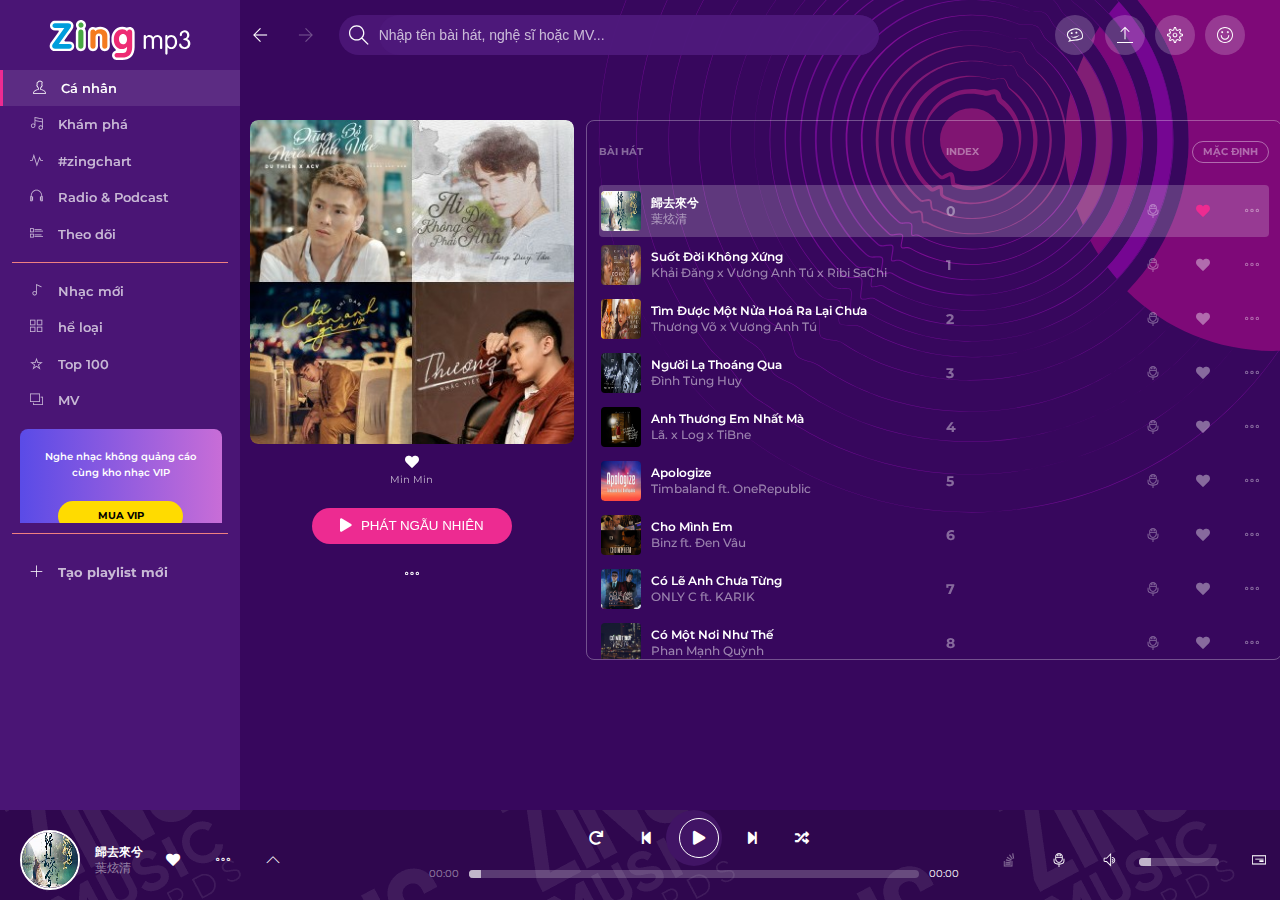
==== mySong.html @ 40338767 "Upload files" ====
<!DOCTYPE html>
<html lang="en">

<head>
    <meta charset="UTF-8">
    <meta http-equiv="X-UA-Compatible" content="IE=edge">
    <meta name="viewport" content="width=device-width, initial-scale=1.0">
    <link rel="icon" type="image/png" href="https://static-zmp3.zadn.vn/skins/zmp3-v5.2/images/icon_zing_mp3_60.png">
    <title>MP3 - YiYi</title>
    <link rel="preconnect" href="https://fonts.googleapis.com">
    <link rel="preconnect" href="https://fonts.gstatic.com" crossorigin>
    <link rel="stylesheet" href="https://cdnjs.cloudflare.com/ajax/libs/font-awesome/5.15.4/css/all.min.css">
    <link href="https://fonts.googleapis.com/css2?family=Montserrat:wght@300;400;500;600;700&display=swap"
        rel="stylesheet">
    <link rel="stylesheet" href="./assets/font/themify-icons/themify-icons.css">
    <link rel="stylesheet" href="./assets/css/base.css">
    <link rel="stylesheet" href="./assets/css/grid.css">
    <link rel="stylesheet" href="./assets/css/style.css">
    <link rel="stylesheet" href="./assets/css/reponsive.css">

</head>

<body>
    <div class="main">
        <div class="grid">
            <div class="row-container">
                <!-- Slide Bar -->
                <div class="slidebar">
                    <div class="logo">
                        <img src="./assets/images/logo-dark.svg" alt="">
                    </div>
                    <div class="slidebar-menu">
                        <ul>
                            <li class="menu-element active" id="MySong"><i class="slidebar-menu-icon ti-user"></i><a
                                    href="#">Cá nhân</a>
                            </li>
                            <li class="menu-element " id="Discover"><i class="slidebar-menu-icon ti-music-alt"></i><a
                                    href="index.html">Khám phá</a> </li>
                            <li class="menu-element"><i class="slidebar-menu-icon ti-pulse"></i><a
                                    href="#">#zingchart</a> </li>
                            <li class="menu-element"><i class="slidebar-menu-icon ti-headphone"></i><a href="#">Radio &
                                    Podcast</a> </li>
                            <li class="menu-element"><i class="slidebar-menu-icon ti-layout-list-thumb"></i><a
                                    href="#">Theo dõi</a>
                            </li>
                            <div class="space"></div>
                            <div class="menu-element-child">
                                <li class="menu-element"><i class="slidebar-menu-icon ti-music"></i><a href="#">Nhạc
                                        mới</a></li>
                                <li class="menu-element"><i class="slidebar-menu-icon ti-layout-grid2"></i><a
                                        href="#">hể loại</a> </li>
                                <li class="menu-element"><i class="slidebar-menu-icon ti-star"></i><a href="#">Top
                                        100</a> </li>
                                <li class="menu-element"><i class="slidebar-menu-icon ti-layers"></i><a href="#">MV</a>
                                </li>

                                <div class="slidebar-banner">
                                    <div class="banner">
                                        <div class="banner-text">Nghe nhạc không quảng cáo cùng kho nhạc VIP</div>
                                        <a class="banner-btn">mua vip </a>
                                    </div>
                                </div>
                                <nav class="menu-element-library">
                                    <div class="menu-element-library-title ">Thư viện <i
                                            class="icon-library ti-marker-alt"></i></div>
                                    <ul>
                                        <li class="menu-element"><i class="slidebar-menu-icon ti-music"></i><a
                                                href="#">Nhạc mới</a> </li>
                                        <li class="menu-element"><i class="slidebar-menu-icon ti-layout-grid2"></i><a
                                                href="#">Thể loại</a> </li>
                                        <li class="menu-element"><i class="slidebar-menu-icon ti-star"></i><a
                                                href="#">Top 100</a> </li>
                                    </ul>
                                </nav>
                            </div>
                        </ul>
                    </div>

                    <div class="space"></div>
                    <div class="slidebar-playlist">
                        <ul>
                            <li><i class="slidebar-menu-icon ti-plus"></i><a href="">Tạo playlist mới</a></li>
                        </ul>
                    </div>

                </div>

                <!-- Header Top  -->
                <div class="row">
                    <div class="header">
                        <div class="header-next-prev col l-1 m-1">
                            <i class="ti-arrow-left active"></i>
                            <i class="ti-arrow-right"></i>
                        </div>
                        <div class="header-search col l-8 m-7">
                            <button class="header-search-btn">
                                <i class="ti-search"></i>
                                <input type="text" placeholder="Nhập tên bài hát, nghệ sĩ hoặc MV...">
                            </button>

                        </div>
                        <div class="header-icons col l-3 m-4">
                            <div class="header-icon"><i class="ti-themify-favicon"></i></div>
                            <div class="header-icon"><i class="ti-upload"></i></div>
                            <div class="header-icon"><i class="ti-settings"></i></div>
                            <div class="header-icon"><i class="ti-face-smile"></i></div>
                        </div>
                    </div>
                </div>
                <!-- Main -->
                <div class="row">
                    <div class="container">
                        <div class="grid wide">
                            <div class="container-mySong">
                                <div class="row">
                                    <div class="container-img-parent col l-4 m-4">
                                        <div class="container-img">
                                            <img class="hr-img" src="./assets/images/container-heard-recently0.jpg"
                                                alt="">
                                            <div class="container-img-icon">
                                                <i class="fas fa-play"></i>
                                            </div>
                                        </div>
                                        <div class="container-img-title heard-recently-img-title">
                                            <a href="#"><i class="fas fa-heart"></i></a> <br>
                                            <a href="#">Min Min</a>
                                        </div>
                                        <div class="container-img-btn-play">
                                            <button class="btn-rd">
                                                <i class="fas fa-play" style="color: #fff; padding-right: 5px;"></i>
                                                <span>Phát ngẫu nhiên</span>
                                            </button>
                                        </div>
                                        <div class="container-img-icon-bot"><i class="ti-more"></i></div>
                                    </div>
                                    <div class="container-media col l-8 m-8">
                                        <div class="media">
                                            <div class="media-header">
                                                <div class="row">
                                                    <div class="media-left col l-6 m-8">
                                                        <span>Bài hát</span>
                                                    </div>
                                                    <div class="media-mid col l-3 m-1">
                                                        <span>Index</span>
                                                    </div>
                                                    <div class="media-right col l-3 m-3">
                                                        <span>mặc định</span>
                                                    </div>
                                                </div>
                                            </div>
                                            <div class="media-song">
                                            </div>
                                        </div>
                                    </div>
                                </div>
                            </div>

                        </div>
                    </div>
                </div>
            </div>

            <div class="playing-now">
                <div class="playing-header">
                    <div class="music-header">
                        <div class="music-header-tools">
                            <div class="music-tool-menu">
                                <span class="active">
                                    <p>Danh sách phát</p>
                                </span>
                                <span>
                                    <p>Karaoke</p>
                                </span>
                                <span>
                                    <p>Lời bài hát</p>
                                </span>
                            </div>
                            <div class="music-tools-setting">
                                <span>
                                    <i class="ti-arrows-corner"></i>
                                </span>
                                <span>
                                    <i class="ti-settings"></i>
                                </span>
                            </div>
                        </div>
                    </div>
                </div>
                <div class="playing-body">
                    <div class="playing-body-main">
                        <!-- <div class="playing-body-img">
                        <img class="playing-img" src="./assets/images/Songs-img/HaAnhTuan.jpg" alt="">
                        <div class="playing-img-title">
                            <h1>Tên Bài Hát</h1>
                            <span>Tác Giả</span>
                        </div>
                    </div>

                    <div class="playing-body-img">
                        <img class="playing-img" src="./assets/images/Songs-img/HaAnhTuan.jpg" alt="">
                        <div class="playing-img-title">
                            <h1>Tên Bài Hát</h1>
                            <span>Tác Giả</span>
                        </div>
                    </div>

                    <div class="playing-body-img active">
                        <img class="playing-img" src="./assets/images/Songs-img/HaAnhTuan.jpg" alt="">
                        <div class="playing-img-title">
                            <h1>Tên Bài Hát</h1>
                            <span>Tác Giả</span>
                        </div>
                    </div>

                    <div class="playing-body-img">
                        <img class="playing-img" src="./assets/images/Songs-img/HaAnhTuan.jpg" alt="">
                        <div class="playing-img-title">
                            <h1>Tên Bài Hát</h1>
                            <span>Tác Giả</span>
                        </div>
                    </div>

                    <div class="playing-body-img">
                        <img class="playing-img" src="./assets/images/Songs-img/HaAnhTuan.jpg" alt="">
                        <div class="playing-img-title">
                            <h1>Tên Bài Hát</h1>
                            <span>Tác Giả</span>
                        </div>
                    </div>

                    <div class="playing-body-img">
                        <img class="playing-img" src="./assets/images/Songs-img/HaAnhTuan.jpg" alt="">
                        <div class="playing-img-title">
                            <h1>Tên Bài Hát</h1>
                            <span>Tác Giả</span>
                        </div>
                    </div> -->
                    </div>
                </div>
            </div>
            <!-- Playing -->
            <div class="header-bot">
                <div class="row">
                    <div class="header-bot-left col l-4 m-4">
                        <div class="header-bot-images">
                            <img class="cdThumb" src="./assets/images/Songs-img/HaAnhTuan.jpg" alt="">
                        </div>
                        <div class="header-bot-nameSongs">
                            <h1>Giấc Mơ Chỉ Là Giấc Mơ</h1>
                            <a href="#">Hà Anh Tuấn</a>
                        </div>
                        <div class="left-icon left-icon-1"><i class="fas fa-heart"></i></div>
                        <div class="left-icon left-icon-2"><i class="ti-more"></i></div>
                        <div class="left-icon left-icon-3"><i class="ti-angle-up"></i></div>
                        <div class="left-icon left-icon-4"><i class="ti-angle-down"></i></div>
                    </div>
                    <div class="header-bot-mid col l-5 m-5">
                        <div class="header-bot-items">
                            <div class="control">
                                <div class="btn btn-repeat">
                                    <i class="fas fa-redo"></i>
                                </div>
                                <div class="btn btn-prev ">
                                    <i class="fas fa-step-backward"></i>
                                </div>
                                <div class="btn btn-toggle-play">
                                    <i class="fas fa-pause icon-pause"></i>
                                    <i class="fas fa-play icon-play"></i>
                                </div>
                                <div class="btn btn-next">
                                    <i class="fas fa-step-forward"></i>
                                </div>
                                <div class="btn btn-random">
                                    <i class="fas fa-random"></i>
                                </div>
                            </div>
                            <div class="lever-bar">
                                <span class="progress__current">00:00</span>
                                <input id="progress" class="progress" type="range" value="0" step="1" min="0" max="100">
                                <audio id="audio" src=""></audio>
                                <span class="progress__duration">00:00</span>
                            </div>
                        </div>
                    </div>
                    <div class="header-bot-right col l-3 m-3">
                        <i class="ti-stack-overflow"></i>
                        <i class="ti-microphone"></i>
                        <i class="ti-volume"></i>
                        <input id="progress" class="progress-right" type="range" value="0" step="1" min="0" max="100">
                        <i class="ti-layout-cta-right"></i>
                    </div>
                </div>
            </div>

        </div>
    </div>

    <div class="title-end">
        <h1>Hổng có reponse Mobile ^^</h1>
    </div>

    <script src="./assets/js/main.js"></script>
</body>

</html>

<!-- Nguyễn Văn Minh - YiYi -->
---- assets/font/themify-icons/themify-icons.css ----
@font-face {
	font-family: 'themify';
	src:url('fonts/themify.eot?-fvbane');
	src:url('fonts/themify.eot?#iefix-fvbane') format('embedded-opentype'),
		url('fonts/themify.woff?-fvbane') format('woff'),
		url('fonts/themify.ttf?-fvbane') format('truetype'),
		url('fonts/themify.svg?-fvbane#themify') format('svg');
	font-weight: normal;
	font-style: normal;
}

[class^="ti-"], [class*=" ti-"] {
	font-family: 'themify';
	speak: none;
	font-style: normal;
	font-weight: normal;
	font-variant: normal;
	text-transform: none;
	line-height: 1;

	/* Better Font Rendering =========== */
	-webkit-font-smoothing: antialiased;
	-moz-osx-font-smoothing: grayscale;
}

.ti-wand:before {
	content: "\e600";
}
.ti-volume:before {
	content: "\e601";
}
.ti-user:before {
	content: "\e602";
}
.ti-unlock:before {
	content: "\e603";
}
.ti-unlink:before {
	content: "\e604";
}
.ti-trash:before {
	content: "\e605";
}
.ti-thought:before {
	content: "\e606";
}
.ti-target:before {
	content: "\e607";
}
.ti-tag:before {
	content: "\e608";
}
.ti-tablet:before {
	content: "\e609";
}
.ti-star:before {
	content: "\e60a";
}
.ti-spray:before {
	content: "\e60b";
}
.ti-signal:before {
	content: "\e60c";
}
.ti-shopping-cart:before {
	content: "\e60d";
}
.ti-shopping-cart-full:before {
	content: "\e60e";
}
.ti-settings:before {
	content: "\e60f";
}
.ti-search:before {
	content: "\e610";
}
.ti-zoom-in:before {
	content: "\e611";
}
.ti-zoom-out:before {
	content: "\e612";
}
.ti-cut:before {
	content: "\e613";
}
.ti-ruler:before {
	content: "\e614";
}
.ti-ruler-pencil:before {
	content: "\e615";
}
.ti-ruler-alt:before {
	content: "\e616";
}
.ti-bookmark:before {
	content: "\e617";
}
.ti-bookmark-alt:before {
	content: "\e618";
}
.ti-reload:before {
	content: "\e619";
}
.ti-plus:before {
	content: "\e61a";
}
.ti-pin:before {
	content: "\e61b";
}
.ti-pencil:before {
	content: "\e61c";
}
.ti-pencil-alt:before {
	content: "\e61d";
}
.ti-paint-roller:before {
	content: "\e61e";
}
.ti-paint-bucket:before {
	content: "\e61f";
}
.ti-na:before {
	content: "\e620";
}
.ti-mobile:before {
	content: "\e621";
}
.ti-minus:before {
	content: "\e622";
}
.ti-medall:before {
	content: "\e623";
}
.ti-medall-alt:before {
	content: "\e624";
}
.ti-marker:before {
	content: "\e625";
}
.ti-marker-alt:before {
	content: "\e626";
}
.ti-arrow-up:before {
	content: "\e627";
}
.ti-arrow-right:before {
	content: "\e628";
}
.ti-arrow-left:before {
	content: "\e629";
}
.ti-arrow-down:before {
	content: "\e62a";
}
.ti-lock:before {
	content: "\e62b";
}
.ti-location-arrow:before {
	content: "\e62c";
}
.ti-link:before {
	content: "\e62d";
}
.ti-layout:before {
	content: "\e62e";
}
.ti-layers:before {
	content: "\e62f";
}
.ti-layers-alt:before {
	content: "\e630";
}
.ti-key:before {
	content: "\e631";
}
.ti-import:before {
	content: "\e632";
}
.ti-image:before {
	content: "\e633";
}
.ti-heart:before {
	content: "\e634";
}
.ti-heart-broken:before {
	content: "\e635";
}
.ti-hand-stop:before {
	content: "\e636";
}
.ti-hand-open:before {
	content: "\e637";
}
.ti-hand-drag:before {
	content: "\e638";
}
.ti-folder:before {
	content: "\e639";
}
.ti-flag:before {
	content: "\e63a";
}
.ti-flag-alt:before {
	content: "\e63b";
}
.ti-flag-alt-2:before {
	content: "\e63c";
}
.ti-eye:before {
	content: "\e63d";
}
.ti-export:before {
	content: "\e63e";
}
.ti-exchange-vertical:before {
	content: "\e63f";
}
.ti-desktop:before {
	content: "\e640";
}
.ti-cup:before {
	content: "\e641";
}
.ti-crown:before {
	content: "\e642";
}
.ti-comments:before {
	content: "\e643";
}
.ti-comment:before {
	content: "\e644";
}
.ti-comment-alt:before {
	content: "\e645";
}
.ti-close:before {
	content: "\e646";
}
.ti-clip:before {
	content: "\e647";
}
.ti-angle-up:before {
	content: "\e648";
}
.ti-angle-right:before {
	content: "\e649";
}
.ti-angle-left:before {
	content: "\e64a";
}
.ti-angle-down:before {
	content: "\e64b";
}
.ti-check:before {
	content: "\e64c";
}
.ti-check-box:before {
	content: "\e64d";
}
.ti-camera:before {
	content: "\e64e";
}
.ti-announcement:before {
	content: "\e64f";
}
.ti-brush:before {
	content: "\e650";
}
.ti-briefcase:before {
	content: "\e651";
}
.ti-bolt:before {
	content: "\e652";
}
.ti-bolt-alt:before {
	content: "\e653";
}
.ti-blackboard:before {
	content: "\e654";
}
.ti-bag:before {
	content: "\e655";
}
.ti-move:before {
	content: "\e656";
}
.ti-arrows-vertical:before {
	content: "\e657";
}
.ti-arrows-horizontal:before {
	content: "\e658";
}
.ti-fullscreen:before {
	content: "\e659";
}
.ti-arrow-top-right:before {
	content: "\e65a";
}
.ti-arrow-top-left:before {
	content: "\e65b";
}
.ti-arrow-circle-up:before {
	content: "\e65c";
}
.ti-arrow-circle-right:before {
	content: "\e65d";
}
.ti-arrow-circle-left:before {
	content: "\e65e";
}
.ti-arrow-circle-down:before {
	content: "\e65f";
}
.ti-angle-double-up:before {
	content: "\e660";
}
.ti-angle-double-right:before {
	content: "\e661";
}
.ti-angle-double-left:before {
	content: "\e662";
}
.ti-angle-double-down:before {
	content: "\e663";
}
.ti-zip:before {
	content: "\e664";
}
.ti-world:before {
	content: "\e665";
}
.ti-wheelchair:before {
	content: "\e666";
}
.ti-view-list:before {
	content: "\e667";
}
.ti-view-list-alt:before {
	content: "\e668";
}
.ti-view-grid:before {
	content: "\e669";
}
.ti-uppercase:before {
	content: "\e66a";
}
.ti-upload:before {
	content: "\e66b";
}
.ti-underline:before {
	content: "\e66c";
}
.ti-truck:before {
	content: "\e66d";
}
.ti-timer:before {
	content: "\e66e";
}
.ti-ticket:before {
	content: "\e66f";
}
.ti-thumb-up:before {
	content: "\e670";
}
.ti-thumb-down:before {
	content: "\e671";
}
.ti-text:before {
	content: "\e672";
}
.ti-stats-up:before {
	content: "\e673";
}
.ti-stats-down:before {
	content: "\e674";
}
.ti-split-v:before {
	content: "\e675";
}
.ti-split-h:before {
	content: "\e676";
}
.ti-smallcap:before {
	content: "\e677";
}
.ti-shine:before {
	content: "\e678";
}
.ti-shift-right:before {
	content: "\e679";
}
.ti-shift-left:before {
	content: "\e67a";
}
.ti-shield:before {
	content: "\e67b";
}
.ti-notepad:before {
	content: "\e67c";
}
.ti-server:before {
	content: "\e67d";
}
.ti-quote-right:before {
	content: "\e67e";
}
.ti-quote-left:before {
	content: "\e67f";
}
.ti-pulse:before {
	content: "\e680";
}
.ti-printer:before {
	content: "\e681";
}
.ti-power-off:before {
	content: "\e682";
}
.ti-plug:before {
	content: "\e683";
}
.ti-pie-chart:before {
	content: "\e684";
}
.ti-paragraph:before {
	content: "\e685";
}
.ti-panel:before {
	content: "\e686";
}
.ti-package:before {
	content: "\e687";
}
.ti-music:before {
	content: "\e688";
}
.ti-music-alt:before {
	content: "\e689";
}
.ti-mouse:before {
	content: "\e68a";
}
.ti-mouse-alt:before {
	content: "\e68b";
}
.ti-money:before {
	content: "\e68c";
}
.ti-microphone:before {
	content: "\e68d";
}
.ti-menu:before {
	content: "\e68e";
}
.ti-menu-alt:before {
	content: "\e68f";
}
.ti-map:before {
	content: "\e690";
}
.ti-map-alt:before {
	content: "\e691";
}
.ti-loop:before {
	content: "\e692";
}
.ti-location-pin:before {
	content: "\e693";
}
.ti-list:before {
	content: "\e694";
}
.ti-light-bulb:before {
	content: "\e695";
}
.ti-Italic:before {
	content: "\e696";
}
.ti-info:before {
	content: "\e697";
}
.ti-infinite:before {
	content: "\e698";
}
.ti-id-badge:before {
	content: "\e699";
}
.ti-hummer:before {
	content: "\e69a";
}
.ti-home:before {
	content: "\e69b";
}
.ti-help:before {
	content: "\e69c";
}
.ti-headphone:before {
	content: "\e69d";
}
.ti-harddrives:before {
	content: "\e69e";
}
.ti-harddrive:before {
	content: "\e69f";
}
.ti-gift:before {
	content: "\e6a0";
}
.ti-game:before {
	content: "\e6a1";
}
.ti-filter:before {
	content: "\e6a2";
}
.ti-files:before {
	content: "\e6a3";
}
.ti-file:before {
	content: "\e6a4";
}
.ti-eraser:before {
	content: "\e6a5";
}
.ti-envelope:before {
	content: "\e6a6";
}
.ti-download:before {
	content: "\e6a7";
}
.ti-direction:before {
	content: "\e6a8";
}
.ti-direction-alt:before {
	content: "\e6a9";
}
.ti-dashboard:before {
	content: "\e6aa";
}
.ti-control-stop:before {
	content: "\e6ab";
}
.ti-control-shuffle:before {
	content: "\e6ac";
}
.ti-control-play:before {
	content: "\e6ad";
}
.ti-control-pause:before {
	content: "\e6ae";
}
.ti-control-forward:before {
	content: "\e6af";
}
.ti-control-backward:before {
	content: "\e6b0";
}
.ti-cloud:before {
	content: "\e6b1";
}
.ti-cloud-up:before {
	content: "\e6b2";
}
.ti-cloud-down:before {
	content: "\e6b3";
}
.ti-clipboard:before {
	content: "\e6b4";
}
.ti-car:before {
	content: "\e6b5";
}
.ti-calendar:before {
	content: "\e6b6";
}
.ti-book:before {
	content: "\e6b7";
}
.ti-bell:before {
	content: "\e6b8";
}
.ti-basketball:before {
	content: "\e6b9";
}
.ti-bar-chart:before {
	content: "\e6ba";
}
.ti-bar-chart-alt:before {
	content: "\e6bb";
}
.ti-back-right:before {
	content: "\e6bc";
}
.ti-back-left:before {
	content: "\e6bd";
}
.ti-arrows-corner:before {
	content: "\e6be";
}
.ti-archive:before {
	content: "\e6bf";
}
.ti-anchor:before {
	content: "\e6c0";
}
.ti-align-right:before {
	content: "\e6c1";
}
.ti-align-left:before {
	content: "\e6c2";
}
.ti-align-justify:before {
	content: "\e6c3";
}
.ti-align-center:before {
	content: "\e6c4";
}
.ti-alert:before {
	content: "\e6c5";
}
.ti-alarm-clock:before {
	content: "\e6c6";
}
.ti-agenda:before {
	content: "\e6c7";
}
.ti-write:before {
	content: "\e6c8";
}
.ti-window:before {
	content: "\e6c9";
}
.ti-widgetized:before {
	content: "\e6ca";
}
.ti-widget:before {
	content: "\e6cb";
}
.ti-widget-alt:before {
	content: "\e6cc";
}
.ti-wallet:before {
	content: "\e6cd";
}
.ti-video-clapper:before {
	content: "\e6ce";
}
.ti-video-camera:before {
	content: "\e6cf";
}
.ti-vector:before {
	content: "\e6d0";
}
.ti-themify-logo:before {
	content: "\e6d1";
}
.ti-themify-favicon:before {
	content: "\e6d2";
}
.ti-themify-favicon-alt:before {
	content: "\e6d3";
}
.ti-support:before {
	content: "\e6d4";
}
.ti-stamp:before {
	content: "\e6d5";
}
.ti-split-v-alt:before {
	content: "\e6d6";
}
.ti-slice:before {
	content: "\e6d7";
}
.ti-shortcode:before {
	content: "\e6d8";
}
.ti-shift-right-alt:before {
	content: "\e6d9";
}
.ti-shift-left-alt:before {
	content: "\e6da";
}
.ti-ruler-alt-2:before {
	content: "\e6db";
}
.ti-receipt:before {
	content: "\e6dc";
}
.ti-pin2:before {
	content: "\e6dd";
}
.ti-pin-alt:before {
	content: "\e6de";
}
.ti-pencil-alt2:before {
	content: "\e6df";
}
.ti-palette:before {
	content: "\e6e0";
}
.ti-more:before {
	content: "\e6e1";
}
.ti-more-alt:before {
	content: "\e6e2";
}
.ti-microphone-alt:before {
	content: "\e6e3";
}
.ti-magnet:before {
	content: "\e6e4";
}
.ti-line-double:before {
	content: "\e6e5";
}
.ti-line-dotted:before {
	content: "\e6e6";
}
.ti-line-dashed:before {
	content: "\e6e7";
}
.ti-layout-width-full:before {
	content: "\e6e8";
}
.ti-layout-width-default:before {
	content: "\e6e9";
}
.ti-layout-width-default-alt:before {
	content: "\e6ea";
}
.ti-layout-tab:before {
	content: "\e6eb";
}
.ti-layout-tab-window:before {
	content: "\e6ec";
}
.ti-layout-tab-v:before {
	content: "\e6ed";
}
.ti-layout-tab-min:before {
	content: "\e6ee";
}
.ti-layout-slider:before {
	content: "\e6ef";
}
.ti-layout-slider-alt:before {
	content: "\e6f0";
}
.ti-layout-sidebar-right:before {
	content: "\e6f1";
}
.ti-layout-sidebar-none:before {
	content: "\e6f2";
}
.ti-layout-sidebar-left:before {
	content: "\e6f3";
}
.ti-layout-placeholder:before {
	content: "\e6f4";
}
.ti-layout-menu:before {
	content: "\e6f5";
}
.ti-layout-menu-v:before {
	content: "\e6f6";
}
.ti-layout-menu-separated:before {
	content: "\e6f7";
}
.ti-layout-menu-full:before {
	content: "\e6f8";
}
.ti-layout-media-right-alt:before {
	content: "\e6f9";
}
.ti-layout-media-right:before {
	content: "\e6fa";
}
.ti-layout-media-overlay:before {
	content: "\e6fb";
}
.ti-layout-media-overlay-alt:before {
	content: "\e6fc";
}
.ti-layout-media-overlay-alt-2:before {
	content: "\e6fd";
}
.ti-layout-media-left-alt:before {
	content: "\e6fe";
}
.ti-layout-media-left:before {
	content: "\e6ff";
}
.ti-layout-media-center-alt:before {
	content: "\e700";
}
.ti-layout-media-center:before {
	content: "\e701";
}
.ti-layout-list-thumb:before {
	content: "\e702";
}
.ti-layout-list-thumb-alt:before {
	content: "\e703";
}
.ti-layout-list-post:before {
	content: "\e704";
}
.ti-layout-list-large-image:before {
	content: "\e705";
}
.ti-layout-line-solid:before {
	content: "\e706";
}
.ti-layout-grid4:before {
	content: "\e707";
}
.ti-layout-grid3:before {
	content: "\e708";
}
.ti-layout-grid2:before {
	content: "\e709";
}
.ti-layout-grid2-thumb:before {
	content: "\e70a";
}
.ti-layout-cta-right:before {
	content: "\e70b";
}
.ti-layout-cta-left:before {
	content: "\e70c";
}
.ti-layout-cta-center:before {
	content: "\e70d";
}
.ti-layout-cta-btn-right:before {
	content: "\e70e";
}
.ti-layout-cta-btn-left:before {
	content: "\e70f";
}
.ti-layout-column4:before {
	content: "\e710";
}
.ti-layout-column3:before {
	content: "\e711";
}
.ti-layout-column2:before {
	content: "\e712";
}
.ti-layout-accordion-separated:before {
	content: "\e713";
}
.ti-layout-accordion-merged:before {
	content: "\e714";
}
.ti-layout-accordion-list:before {
	content: "\e715";
}
.ti-ink-pen:before {
	content: "\e716";
}
.ti-info-alt:before {
	content: "\e717";
}
.ti-help-alt:before {
	content: "\e718";
}
.ti-headphone-alt:before {
	content: "\e719";
}
.ti-hand-point-up:before {
	content: "\e71a";
}
.ti-hand-point-right:before {
	content: "\e71b";
}
.ti-hand-point-left:before {
	content: "\e71c";
}
.ti-hand-point-down:before {
	content: "\e71d";
}
.ti-gallery:before {
	content: "\e71e";
}
.ti-face-smile:before {
	content: "\e71f";
}
.ti-face-sad:before {
	content: "\e720";
}
.ti-credit-card:before {
	content: "\e721";
}
.ti-control-skip-forward:before {
	content: "\e722";
}
.ti-control-skip-backward:before {
	content: "\e723";
}
.ti-control-record:before {
	content: "\e724";
}
.ti-control-eject:before {
	content: "\e725";
}
.ti-comments-smiley:before {
	content: "\e726";
}
.ti-brush-alt:before {
	content: "\e727";
}
.ti-youtube:before {
	content: "\e728";
}
.ti-vimeo:before {
	content: "\e729";
}
.ti-twitter:before {
	content: "\e72a";
}
.ti-time:before {
	content: "\e72b";
}
.ti-tumblr:before {
	content: "\e72c";
}
.ti-skype:before {
	content: "\e72d";
}
.ti-share:before {
	content: "\e72e";
}
.ti-share-alt:before {
	content: "\e72f";
}
.ti-rocket:before {
	content: "\e730";
}
.ti-pinterest:before {
	content: "\e731";
}
.ti-new-window:before {
	content: "\e732";
}
.ti-microsoft:before {
	content: "\e733";
}
.ti-list-ol:before {
	content: "\e734";
}
.ti-linkedin:before {
	content: "\e735";
}
.ti-layout-sidebar-2:before {
	content: "\e736";
}
.ti-layout-grid4-alt:before {
	content: "\e737";
}
.ti-layout-grid3-alt:before {
	content: "\e738";
}
.ti-layout-grid2-alt:before {
	content: "\e739";
}
.ti-layout-column4-alt:before {
	content: "\e73a";
}
.ti-layout-column3-alt:before {
	content: "\e73b";
}
.ti-layout-column2-alt:before {
	content: "\e73c";
}
.ti-instagram:before {
	content: "\e73d";
}
.ti-google:before {
	content: "\e73e";
}
.ti-github:before {
	content: "\e73f";
}
.ti-flickr:before {
	content: "\e740";
}
.ti-facebook:before {
	content: "\e741";
}
.ti-dropbox:before {
	content: "\e742";
}
.ti-dribbble:before {
	content: "\e743";
}
.ti-apple:before {
	content: "\e744";
}
.ti-android:before {
	content: "\e745";
}
.ti-save:before {
	content: "\e746";
}
.ti-save-alt:before {
	content: "\e747";
}
.ti-yahoo:before {
	content: "\e748";
}
.ti-wordpress:before {
	content: "\e749";
}
.ti-vimeo-alt:before {
	content: "\e74a";
}
.ti-twitter-alt:before {
	content: "\e74b";
}
.ti-tumblr-alt:before {
	content: "\e74c";
}
.ti-trello:before {
	content: "\e74d";
}
.ti-stack-overflow:before {
	content: "\e74e";
}
.ti-soundcloud:before {
	content: "\e74f";
}
.ti-sharethis:before {
	content: "\e750";
}
.ti-sharethis-alt:before {
	content: "\e751";
}
.ti-reddit:before {
	content: "\e752";
}
.ti-pinterest-alt:before {
	content: "\e753";
}
.ti-microsoft-alt:before {
	content: "\e754";
}
.ti-linux:before {
	content: "\e755";
}
.ti-jsfiddle:before {
	content: "\e756";
}
.ti-joomla:before {
	content: "\e757";
}
.ti-html5:before {
	content: "\e758";
}
.ti-flickr-alt:before {
	content: "\e759";
}
.ti-email:before {
	content: "\e75a";
}
.ti-drupal:before {
	content: "\e75b";
}
.ti-dropbox-alt:before {
	content: "\e75c";
}
.ti-css3:before {
	content: "\e75d";
}
.ti-rss:before {
	content: "\e75e";
}
.ti-rss-alt:before {
	content: "\e75f";
}
---- assets/css/base.css ----
:root {
    --primary-color : #411465;
    --blue-color :#6a39af;
    --slidebar : rgba(79, 25, 124, 0.8);
    --text-color-hover : rgb(255, 255, 255, 0.7);
    --text-primary : #ffffff;
    --text-black: #333; 
    --btn-pink : #ed2b91;
    --btn-pink-hover:#fe63da;
}

* {
    margin: 0;
    padding: 0;
    box-sizing: border-box;
}

html {
    font-size: 62.5%;
    line-height: 1.6rem;
    font-family: 'Montserrat', sans-serif;
    /* background-color: var(--primary-color); */
    background-image: url(../images/zma.svg);
}

.main {
    background-color: var(--primary-color);
}

a {
    text-decoration: none;
    color: var(--text-color-hover);
}

li {
    list-style: none;
}

@keyframes up-playing-now {
    0% {
      transform: translateY(100%);
    }
    100% {
      transform: translateY(0%);
    }
  }
  
  @keyframes down-playing-now {
    0% {
      transform: translateY(0%);
    }
    100% {
      transform: translateY(100%);
    }
  }
---- assets/css/grid.css ----
.grid {
    width: 100%;
    display: block;
    padding: 0;
}

.grid.wide {
    max-width: 1020px;
    margin: 0 auto;
    height: 100%;
}

.row {
    display: flex;
    flex-wrap: wrap;
    margin-left: -4px;
    margin-right: -4px;
}

.row.no-gutters {
    margin-left: 0;
    margin-right: 0;
}

.col {
    padding-left: 4px;
    padding-right: 4px;
}

.row.no-gutters .col {
    padding-left: 0;
    padding-right: 0;
}

.c-0 {
    display: none;
}

.c-1 {
    flex: 0 0 8.33333%;
    max-width: 8.33333%;
}

.c-2 {
    flex: 0 0 16.66667%;
    max-width: 16.66667%;
}

.c-3 {
    flex: 0 0 25%;
    max-width: 25%;
}

.c-4 {
    flex: 0 0 33.33333%;
    max-width: 33.33333%;
}

.c-5 {
    flex: 0 0 41.66667%;
    max-width: 41.66667%;
}

.c-6 {
    flex: 0 0 50%;
    max-width: 50%;
}

.c-7 {
    flex: 0 0 58.33333%;
    max-width: 58.33333%;
}

.c-8 {
    flex: 0 0 66.66667%;
    max-width: 66.66667%;
}

.c-9 {
    flex: 0 0 75%;
    max-width: 75%;
}

.c-10 {
    flex: 0 0 83.33333%;
    max-width: 83.33333%;
}

.c-11 {
    flex: 0 0 91.66667%;
    max-width: 91.66667%;
}

.c-12 {
    flex: 0 0 100%;
    max-width: 100%;
}

.c-o-1 {
    margin-left: 8.33333%;
}

.c-o-2 {
    margin-left: 16.66667%;
}

.c-o-3 {
    margin-left: 25%;
}

.c-o-4 {
    margin-left: 33.33333%;
}

.c-o-5 {
    margin-left: 41.66667%;
}

.c-o-6 {
    margin-left: 50%;
}

.c-o-7 {
    margin-left: 58.33333%;
}

.c-o-8 {
    margin-left: 66.66667%;
}

.c-o-9 {
    margin-left: 75%;
}

.c-o-10 {
    margin-left: 83.33333%;
}

.c-o-11 {
    margin-left: 91.66667%;
}

/* >= Tablet */
@media (min-width: 740px) {
    .row {
        margin-left: -8px;
        margin-right: -8px;
    }

    .col {
        padding-left: 8px;
        padding-right: 8px;
    }

    .m-0 {
        display: none;
    }

    .m-1,
    .m-2,
    .m-3,
    .m-4,
    .m-5,
    .m-6,
    .m-7,
    .m-8,
    .m-9,
    .m-10,
    .m-11,
    .m-12 {
        display: block;
    }

    .m-1 {
        flex: 0 0 8.33333%;
        max-width: 8.33333%;
    }

    .m-2 {
        flex: 0 0 16.66667%;
        max-width: 16.66667%;
    }

    .m-3 {
        flex: 0 0 25%;
        max-width: 25%;
    }

    .m-4 {
        flex: 0 0 33.33333%;
        max-width: 33.33333%;
    }

    .m-5 {
        flex: 0 0 41.66667%;
        max-width: 41.66667%;
    }

    .m-6 {
        flex: 0 0 50%;
        max-width: 50%;
    }

    .m-7 {
        flex: 0 0 58.33333%;
        max-width: 58.33333%;
    }

    .m-8 {
        flex: 0 0 66.66667%;
        max-width: 66.66667%;
    }

    .m-9 {
        flex: 0 0 75%;
        max-width: 75%;
    }

    .m-10 {
        flex: 0 0 83.33333%;
        max-width: 83.33333%;
    }

    .m-11 {
        flex: 0 0 91.66667%;
        max-width: 91.66667%;
    }

    .m-12 {
        flex: 0 0 100%;
        max-width: 100%;
    }

    .m-o-1 {
        margin-left: 8.33333%;
    }

    .m-o-2 {
        margin-left: 16.66667%;
    }

    .m-o-3 {
        margin-left: 25%;
    }

    .m-o-4 {
        margin-left: 33.33333%;
    }

    .m-o-5 {
        margin-left: 41.66667%;
    }

    .m-o-6 {
        margin-left: 50%;
    }

    .m-o-7 {
        margin-left: 58.33333%;
    }

    .m-o-8 {
        margin-left: 66.66667%;
    }

    .m-o-9 {
        margin-left: 75%;
    }

    .m-o-10 {
        margin-left: 83.33333%;
    }

    .m-o-11 {
        margin-left: 91.66667%;
    }
}

/* PC medium resolution > */
@media (min-width: 1113px) {
    .row {
        margin-left: -12px;
        margin-right: -12px;
    }

    .row.sm-gutter {
        margin-left: -5px;
        margin-right: -5px;
    }

    .col {
        padding-left: 12px;
        padding-right: 12px;
    }

    .row.sm-gutter .col {
        padding-left: 5px;
        padding-right: 5px;
    }

    .l-0 {
        display: none;
    }

    .l-1,
    .l-2,
    .l-2-4,
    .l-3,
    .l-4,
    .l-5,
    .l-6,
    .l-7,
    .l-8,
    .l-9,
    .l-10,
    .l-11,
    .l-12 {
        display: block;
    }

    .l-1 {
        flex: 0 0 8.33333%;
        max-width: 8.33333%;
    }

    .l-2 {
        flex: 0 0 16.66667%;
        max-width: 16.66667%;
    }

    .l-2-4 {
        flex: 0 0 20%;
        max-width: 20%;
    }

    .l-3 {
        flex: 0 0 25%;
        max-width: 25%;
    }

    .l-4 {
        flex: 0 0 33.33333%;
        max-width: 33.33333%;
    }

    .l-5 {
        flex: 0 0 41.66667%;
        max-width: 41.66667%;
    }

    .l-6 {
        flex: 0 0 50%;
        max-width: 50%;
    }

    .l-7 {
        flex: 0 0 58.33333%;
        max-width: 58.33333%;
    }

    .l-8 {
        flex: 0 0 66.66667%;
        max-width: 66.66667%;
    }

    .l-9 {
        flex: 0 0 75%;
        max-width: 75%;
    }

    .l-10 {
        flex: 0 0 83.33333%;
        max-width: 83.33333%;
    }

    .l-11 {
        flex: 0 0 91.66667%;
        max-width: 91.66667%;
    }

    .l-12 {
        flex: 0 0 100%;
        max-width: 100%;
    }

    .l-o-1 {
        margin-left: 8.33333%;
    }

    .l-o-2 {
        margin-left: 16.66667%;
    }

    .l-o-3 {
        margin-left: 25%;
    }

    .l-o-4 {
        margin-left: 33.33333%;
    }

    .l-o-5 {
        margin-left: 41.66667%;
    }

    .l-o-6 {
        margin-left: 50%;
    }

    .l-o-7 {
        margin-left: 58.33333%;
    }

    .l-o-8 {
        margin-left: 66.66667%;
    }

    .l-o-9 {
        margin-left: 75%;
    }

    .l-o-10 {
        margin-left: 83.33333%;
    }

    .l-o-11 {
        margin-left: 91.66667%;
    }
}

/* Tablet - PC low resolution */
@media (min-width: 740px) and (max-width: 1023px) {
    .wide {
        width: 644px;
    }
}

/* > PC low resolution */
@media (min-width: 1024px) and (max-width: 1239px) {
    .wide {
        width: 984px;
    }

    .wide .row {
        margin-left: -12px;
        margin-right: -12px;
    }

    .wide .row.sm-gutter {
        margin-left: -5px;
        margin-right: -5px;
    }

    .wide .col {
        padding-left: 12px;
        padding-right: 12px;
    }

    .wide .row.sm-gutter .col {
        padding-left: 5px;
        padding-right: 5px;
    }

    .wide .l-0 {
        display: none;
    }

    .wide .l-1,
    .wide .l-2,
    .wide .l-2-4,
    .wide .l-3,
    .wide .l-4,
    .wide .l-5,
    .wide .l-6,
    .wide .l-7,
    .wide .l-8,
    .wide .l-9,
    .wide .l-10,
    .wide .l-11,
    .wide .l-12 {
        display: block;
    }

    .wide .l-1 {
        flex: 0 0 8.33333%;
        max-width: 8.33333%;
    }

    .wide .l-2 {
        flex: 0 0 16.66667%;
        max-width: 16.66667%;
    }

    .wide .l-2-4 {
        flex: 0 0 20%;
        max-width: 20%;
    }

    .wide .l-3 {
        flex: 0 0 25%;
        max-width: 25%;
    }

    .wide .l-4 {
        flex: 0 0 33.33333%;
        max-width: 33.33333%;
    }

    .wide .l-5 {
        flex: 0 0 41.66667%;
        max-width: 41.66667%;
    }

    .wide .l-6 {
        flex: 0 0 50%;
        max-width: 50%;
    }

    .wide .l-7 {
        flex: 0 0 58.33333%;
        max-width: 58.33333%;
    }

    .wide .l-8 {
        flex: 0 0 66.66667%;
        max-width: 66.66667%;
    }

    .wide .l-9 {
        flex: 0 0 75%;
        max-width: 75%;
    }

    .wide .l-10 {
        flex: 0 0 83.33333%;
        max-width: 83.33333%;
    }

    .wide .l-11 {
        flex: 0 0 91.66667%;
        max-width: 91.66667%;
    }

    .wide .l-12 {
        flex: 0 0 100%;
        max-width: 100%;
    }

    .wide .l-o-1 {
        margin-left: 8.33333%;
    }

    .wide .l-o-2 {
        margin-left: 16.66667%;
    }

    .wide .l-o-3 {
        margin-left: 25%;
    }

    .wide .l-o-4 {
        margin-left: 33.33333%;
    }

    .wide .l-o-5 {
        margin-left: 41.66667%;
    }

    .wide .l-o-6 {
        margin-left: 50%;
    }

    .wide .l-o-7 {
        margin-left: 58.33333%;
    }

    .wide .l-o-8 {
        margin-left: 66.66667%;
    }

    .wide .l-o-9 {
        margin-left: 75%;
    }

    .wide .l-o-10 {
        margin-left: 83.33333%;
    }

    .wide .l-o-11 {
        margin-left: 91.66667%;
    }
}
---- assets/css/style.css ----
.row-container {
  display: flex;
  flex-direction: column;
}

/* --------------------------------------------------------------------------------------------- */

/* SlideBar */
.slidebar {
  position: fixed;
  width: 240px;
  height: 100vh;
  background-color: var(--slidebar);
}
.logo {
  display: flex;
  position: relative;
  width: 100%;
  height: 70px;
  cursor: pointer;
}
.logo img {
  position: absolute;
  background-repeat: no-repeat;
  background-size: cover;
  padding: 20px;
  width: 100%;
  height: 80px;
}

.slidebar-menu {
  display: flex;
  flex-direction: column;
  align-items: center;
}

.slidebar-menu ul {
  width: 100%;
}

.slidebar-playlist ul li,
.slidebar-menu ul li {
  padding-left: 30px;
  list-style: none;
  font-size: 1.3rem;
  line-height: 2.8;
  font-weight: 600;
  color: var(--text-color-hover);
}

.slidebar-playlist ul li:hover,
.slidebar-menu ul li:hover {
  color: var(--text-primary);
  cursor: pointer;
}
.menu-element.active i,
.menu-element.active a,
.menu-element:hover a {
  color: var(--text-primary);
}

.menu-element a {
  width: 60px;
  padding: 10px 65px 10px 0;
}

.menu-element-child {
  overflow-y: scroll;
  height: 250px;
}

.menu-element-child::-webkit-scrollbar {
  width: 3px;
  border-radius: 30px;
}
.menu-element-child::-webkit-scrollbar-thumb {
  background-color: rgba(255, 255, 255, 0.3);
  transition: all linear 1s;
  border-radius: 30px;
}

.menu-element.active {
  border-left: 3px solid var(--btn-pink);
  background-color: rgba(255, 255, 255, 0.1);
}

.slidebar-menu-icon {
  margin-right: 15px;
}

.space {
  margin: 10px auto;
  width: 90%;
  height: 1px;
  background-color: lightcoral;
}

.slidebar-banner {
  width: 100%;
  height: 110px;
  position: sticky;
}

.banner {
  display: flex;
  flex-direction: column;
  align-items: center;
  width: 84%;
  left: 0;
  height: 100%;
  background-image: linear-gradient(to right, #5a4be7, #c86dd7);
  margin: 10px 20px 20px 20px;
  border-radius: 8px;
}

.banner-text {
  margin: 20px 15px;
  font-weight: 600;
  color: var(--text-primary);
  text-align: center;
}

.banner-btn {
  background-color: #ffdb00;
  width: 125px;
  height: 30px;
  text-align: center;
  font-weight: 700;
  cursor: pointer;
  border-radius: 30px;
  text-transform: uppercase;
  padding-top: 7px;
  color: #000;
}

.banner-btn:hover {
  filter: brightness(80%);
}

.menu-element-library-title {
  text-transform: uppercase;
  color: var(--text-primary);
  margin: 30px 0 10px 20px;
  font-size: 1.2rem;
  font-weight: 600;
}

.menu-element-library:hover i {
  display: inline-table;
}

.icon-library {
  margin-left: 50%;
  display: none;
  position: relative;
}

.icon-library:hover {
  cursor: pointer;
}

.icon-library:hover::before {
  content: "Chỉnh sửa";
  position: absolute;
  top: -30px;
  padding: 4px 4px 0 4px;
  text-align: center;
  font-size: 1rem;
  height: 20px;
  width: 50px;
  left: -40px;
  background-color: var(--text-primary);
  border-radius: 4px;
  font-weight: 700;
  color: var(--text-black);
}
.icon-library:hover::after {
  content: "";
  position: absolute;
  border: 6px solid var(--text-primary);
  top: -15px;
  border-color: var(--text-primary) transparent transparent transparent;
  cursor: default;
}

.slidebar-playlist {
  margin-top: 10px;
  display: flex;
  align-items: center;
  position: fixed;
}

.slidebar-playlist ul li {
  font-weight: 700;
  cursor: pointer;
  color: var(--text-primary);
}

/* --------------------------------------------------------------------------------------------- */
/* Header Top */
.header {
  position: fixed;
  display: flex;
  align-items: center;
  margin: auto 0;
  height: 70px;
  right: 0;
  width: calc(100% - 240px);
  z-index: 1;
}

.header-next-prev,
.header-search,
.header-icons {
  display: flex;
  align-items: center;
  justify-content: center;
  height: 100%;
  width: 100%;
  position: relative;
}

.header-next-prev i {
  color: rgba(255, 255, 255, 0.3);
  margin: 0 15px;
  font-size: 16px;
  cursor: pointer;
}

.header-next-prev i.active {
  color: #fff;
}

.header-search {
  justify-content: flex-start;
}

.header-search-btn {
  background-color: var(--slidebar);
  display: flex;
  align-items: center;
  justify-content: center;
  position: absolute;
  border: none;
  border-radius: 30px;
}

.header-search-btn i {
  font-size: 20px;
  margin: 10px;
  cursor: pointer;
  color: #fff;
}

.header-search-btn i:hover {
  color: var(--text-color-hover);
}

.header-search input {
  border: none;
  height: 40px;
  width: 500px;
  border-radius: 30px;
  outline: none;
  color: var(--text-primary);
  background-color: var(--slidebar);
}

.header-search input::placeholder {
  color: var(--text-color-hover);
  font-size: 1.4rem;
}

.header-icons {
  display: flex;
  align-items: center;
  justify-content: center;
}

.header-icon {
  height: 40px;
  width: 40px;
  background-color: rgba(255, 255, 255, 0.2);
  border-radius: 50%;
  margin: 0 5px;
  display: flex;
  justify-content: center;
  align-items: center;
  color: var(--text-primary);
  font-size: 1.6rem;
}

.header-icon:hover {
  color: var(--text-color-hover);
  cursor: pointer;
}

.header-icon:hover::before {
  content: "A";
  position: absolute;
  bottom: 0;
  padding-top: 4px;
  margin: 0 0 -14px 0;
  text-align: center;
  font-size: 1rem;
  width: 50px;
  height: 20px;
  background-color: var(--text-primary);
  border-radius: 4px;
  font-weight: 600;
  color: var(--text-black);
}

.header-icon:nth-child(1):hover::before {
  content: "Chủ đề";
}

.header-icon:nth-child(2):hover::before {
  content: "Tải lên";
}

.header-icon:nth-child(3):hover::before {
  content: "Cài đặt";
}

.header-icon:hover::after {
  content: "";
  position: absolute;
  border: 6px solid var(--text-primary);
  bottom: 9px;
  border-color: transparent transparent var(--text-primary) transparent;
  cursor: default;
}

/* --------------------------------------------------------------------------------------------- */

/* Container */
.container {
  position: fixed;
  display: flex;
  align-items: center;
  margin: auto 0;
  height: 100%;
  right: 0;
  top: 70px;
  width: calc(100% - 240px);
  overflow: scroll;
}

.container::-webkit-scrollbar {
  width: 3px;
  border-radius: 30px;
}
.container::-webkit-scrollbar-thumb {
  background-color: rgba(255, 255, 255, 0.3);
  transition: all linear 1s;
  border-radius: 30px;
}

.container-slideshow {
  display: flex;
  justify-content: space-between;
  align-items: center;
  margin-top: 30px;
  position: relative;
}

.slideshow {
  display: flex;
  flex: 1;
  height: 180px;
}

.slideshow img {
  background-repeat: no-repeat;
  background-size: cover;
  border-radius: 8px;
}

.btn-slideshow {
  width: 100%;
  height: 100%;
  position: absolute;
  display: flex;
  align-items: center;
  justify-content: space-between;
}

.btn-slideshow i {
  color: var(--text-primary);
  font-size: 3rem;
  margin: 0 16px;
  display: flex;
  justify-content: center;
  align-items: center;
  color: var(--text-primary);
  height: 55px;
  width: 55px;
  border-radius: 50%;
  cursor: pointer;
  display: none;
  background-color: rgba(255, 255, 255, 0.3);
}

.container-slideshow:hover .btn-slideshow i {
  display: flex;
}

.btn-slideshow i:first-child {
  margin: 0 30px;
}

.btn-slideshow i:hover {
  background-color: rgba(255, 255, 255, 0.2);
}

.container-heard-recently {
  display: flex;
  flex-direction: column;
  justify-content: space-between;
  margin-top: 50px;
}

.heard-recently-title {
  color: var(--text-primary);
  margin-bottom: 20px;
  font-size: 1.8rem;
  font-weight: 700;
  display: flex;
  justify-content: space-between;
  width: 100%;
}

.heard-recently-title a {
  color: var(--text-primary);
}

.heard-recently-title a:hover {
  color: var(--btn-pink-hover);
  cursor: pointer;
}

.heard-recently-title i {
  font-size: 1.4rem;
}

.heard-recently-title-icons i {
  margin: 0 10px;
  cursor: pointer;
}

.heard-recently-title-icons i:first-child {
  color: rgba(255, 255, 255, 0.1);
  cursor: default;
}

.heard-recently-parent {
  display: flex;
  justify-content: space-between;
  position: relative;
  width: 100%;
}

.heard-recently {
  display: flex;
  flex: 1;
  width: 180px;
  height: 100%;
  flex-direction: column;
  cursor: pointer;
}

.heard-recently-img {
  display: flex;
  width: 180px;
  height: 180px;
  flex-direction: column;
  position: relative;
  overflow: hidden;
  border-radius: 8px;
}

.heard-recently:first-child {
  margin-left: 12px;
}

.hr-img {
  background-repeat: no-repeat;
  background-size: cover;
  position: relative;
  transition: linear 0.4s;
}

.heard-recently-img-title {
  margin-top: 10px;
}

.heard-recently-img-title a:first-child {
  color: var(--text-primary);
  font-size: 1.4rem;
  font-weight: 700;
}

.heard-recently-img-title a:hover {
  color: var(--btn-pink-hover);
}

.heard-recently-img-title a:hover:last-child {
  text-decoration: underline;
}

.heard-recently-img-icon {
  position: absolute;
  width: 100%;
  height: 100%;
  display: flex;
  justify-content: space-around;
  align-items: center;
  opacity: 0;
  transition: linear 0.4s;
}

.heard-recently-img:hover {
  border-radius: 8px;
}

.heard-recently-img:hover .heard-recently-img-icon {
  opacity: 1;
  transition: linear 0.4s;
}

.heard-recently-img:hover .hr-img {
  transform: scale(1.1);
  transition: linear 0.4s;
  filter: brightness(40%);
}

.heard-recently-img-icon i {
  color: var(--text-primary);
  font-size: 1.6rem;
  position: relative;
  display: flex;
  justify-content: center;
  align-items: center;
  color: var(--text-primary);
  height: 30px;
  width: 30px;
  border-radius: 50%;
}

.heard-recently-img-icon i:nth-child(2) {
  padding: 12px;
  border: 2px solid #fff;
  border-radius: 50%;
  height: 45px;
  width: 45px;
}

.heard-recently-img-icon i:hover:nth-child(1),
.heard-recently-img-icon i:hover:nth-child(3) {
  background-color: rgba(255, 255, 255, 0.2);
}

/* --------------------------------------------------------------------------------------------- */

/* Footer Fixed*/
.header-bot {
  bottom: 0;
  position: fixed;
  z-index: 2;
  background-image: url(../images/zma-header-bot.png);
  width: 100%;
  height: 90px;
  cursor: pointer;
}

.header-bot .icon-pause {
  display: none;
}

.header-bot.playing .icon-pause {
  display: flex;
}

.header-bot.playing .icon-play {
  display: none;
}

.icon-pause,
.icon-play {
  border: 1px solid #fff;
}

.header-bot-left {
  margin-top: 10px;
  display: flex;
  align-items: center;
}

.header-bot-images {
  margin: 10px 15px 10px 20px;
  width: 60px;
  height: 60px;
  position: relative;
}

.cdThumb {
  border: 2px solid var(--text-primary);
  border-radius: 50%;
  width: 60px;
  height: 60px;
  position: relative;
}

.header-bot-nameSongs {
  color: var(--text-primary);
}

.header-bot-nameSongs h1 {
  font-size: 1.2rem;
  font-weight: 600;
  cursor: default;
}

.header-bot-nameSongs a {
  text-decoration: none;
  color: rgba(255, 255, 255, 0.5);
  font-weight: 500;
  font-size: 1.2rem;
}

.header-bot-nameSongs a:hover {
  text-decoration: underline;
  color: palevioletred;
}

.header-bot i {
  display: flex;
  justify-content: center;
  align-items: center;
  color: var(--text-primary);
  font-size: 1.4rem;
  margin-left: 10px;
  height: 40px;
  width: 40px;
  border-radius: 50%;
}

.header-bot i:hover {
  background-color: rgba(255, 255, 255, 0.1);
}

.left-icon:hover::before {
  content: "A";
  position: absolute;
  top: -4px;
  padding: 4px 4px 0 4px;
  text-align: center;
  font-size: 1rem;
  height: 20px;
  background-color: var(--text-primary);
  border-radius: 4px;
  font-weight: 700;
  color: var(--text-black);
}

.left-icon-1:hover:before {
  content: "Thêm vào thư viện";
  margin: 0 0 -14px -20px;
}

.left-icon-2:hover:before {
  content: "Xem thêm";
  margin: 0 0 -14px 0px;
}

.left-icon-3:hover:before {
  content: "Cút lên trên ";
  margin: 0 0 -14px -5px;
}

.left-icon-3 {
  display: block;
}

.left-icon-4 {
  display: none;
}

.left-icon-4:hover:before {
  content: "Cút xuống dưới";
  margin: 0 0 -14px -15px;
}

.left-icon:hover::after {
  content: "";
  position: absolute;
  border: 6px solid var(--text-primary);
  top: 20px;
  margin-left: 25px;
  border-color: var(--text-primary) transparent transparent transparent;
  cursor: default;
}

.header-bot-mid {
  width: 100%;
}

.header-bot-items {
  display: flex;
  flex-direction: column;
  align-items: center;
  justify-content: flex-start;
}

.control {
  display: flex;
  align-items: center;
  justify-content: space-around;
}

.control .btn {
  color: #666;
  font-size: 18px;
}

.control .btn.active i {
  color: var(--btn-pink);
}

.control .btn-toggle-play {
  width: 56px;
  height: 56px;
  border-radius: 50%;
  font-size: 24px;
  color: #fff;
  display: flex;
  align-items: center;
  justify-content: center;
  background-color: var(--primary-color);
}

.lever-bar {
  display: flex;
  justify-content: space-between;
}

.progress__current {
  color: rgba(255, 255, 255, 0.5);
}

.progress__duration {
  color: var(--text-primary);
}

.progress-right,
.progress {
  height: 8px;
  margin: 4px 10px 0 10px;
  width: 450px;
  background-color: rgba(255, 255, 255, 0.3);
  -webkit-appearance: none;
  outline: none;
  opacity: 0.7;
  -webkit-transition: 0.2s;
  transition: opacity 0.2s;
  border-radius: 50px;
  overflow: hidden;
}

.progress-right::-webkit-slider-thumb,
.progress::-webkit-slider-thumb {
  -webkit-appearance: none;
  width: 12px;
  height: 12px;
  background-color: var(--text-primary);
  box-shadow: -500px 0 0 500px var(--text-primary);
  border-radius: 50%;
  cursor: pointer;
}

.progress-right {
  width: 80px;
}

.progress::-moz-range-thumb {
  width: 12px;
  height: 12px;
  background-color: var(--primary-color);
  border-radius: 50%;
  cursor: pointer;
}

.header-bot-right {
  margin-top: 10px;
  display: flex;
  align-items: center;
  justify-content: center;
  position: relative;
}

.header-bot-right i:nth-child(1) {
  cursor: not-allowed;
  color: rgba(255, 255, 255, 0.4);
}

.duration-right {
  height: 2px;
  margin: 0px 10px;
  width: 80px;
  background-color: rgba(255, 255, 255, 0.5);
}

.duration-right:hover::before {
  content: "";
  position: absolute;
  width: 12px;
  height: 12px;
  border-radius: 50%;
  background-color: #fff;
  bottom: 34px;
}

/* --------------------------------------------------------------------------------------------- */

.header-container {
  padding-bottom: 30px;
  display: flex;
  flex-direction: column;
  align-items: center;
  justify-content: space-between;
}

.header-container-images {
  width: 100px;
  height: 100px;
}

.header-container-images img {
  border: none;
}

.header-container-title {
  margin-top: 10px;
}

.header-container-title a {
  font-size: 2.6rem;
  color: var(--text-primary);
  font-weight: 700;
}

.container-mySong {
  margin-top: 50px;
}

.container-img-parent {
  width: 100%;
  height: 100%;
  display: flex;
  flex-direction: column;
  align-items: center;
  justify-content: center;
  position: relative;
}

.container-img {
  display: flex;
  align-items: center;
  justify-content: center;
  overflow: hidden;
  border-radius: 8px;
}

.container-img img {
  cursor: pointer;
  width: 100%;
  height: 100%;
  border-radius: 8px;
  background-repeat: no-repeat;
  background-size: cover;
  transition: linear 0.4s;
}

.container-img-icon {
  position: absolute;
  width: 65%;
  height: 78%;
  display: flex;
  justify-content: center;
  align-items: center;
  cursor: pointer;
  opacity: 0;
  transition: linear 0.4s;
}

.container-img:hover .container-img-icon {
  opacity: 1;
}

.container-img:hover .hr-img {
  transform: scale(1.1);
  transition: linear 0.4s;
  filter: brightness(40%);
}

.container-img-icon i {
  position: absolute;
  color: var(--text-primary);
  font-size: 2rem;
  padding: 12px;
  border: 1px solid #fff;
  border-radius: 50%;
}

.container-img-title {
  text-align: center;
  margin-bottom: 20px;
}

.container-img-btn-play {
  width: 200px;
  height: 36px;
}

.container-img-btn-play button {
  background-color: var(--btn-pink);
  width: 100%;
  height: 100%;
  border-radius: 30px;
  outline: none;
  border: none;
  cursor: pointer;
}

.container-img-btn-play button:hover {
  filter: brightness(85%);
}

.container-img-btn-play button span {
  color: var(--text-primary);
  text-transform: uppercase;
  font-weight: 500;
}

.container-img-icon-bot {
  display: flex;
  justify-content: center;
  align-items: center;
  color: var(--text-primary);
  font-size: 1.4rem;
  margin-top: 10px;
  height: 40px;
  width: 40px;
  border-radius: 50%;
  position: relative;
}

.container-img-icon-bot:hover {
  background-color: rgba(255, 255, 255, 0.1);
  cursor: pointer;
}

.container-img-icon-bot:hover::before {
  content: "Xem thêm";
  position: absolute;
  top: -30px;
  padding: 4px 4px 0 4px;
  width: 80px;
  text-align: center;
  font-size: 1rem;
  height: 20px;
  background-color: var(--text-primary);
  border-radius: 4px;
  font-weight: 700;
  color: var(--text-black);
}

.container-img-icon-bot:hover::after {
  content: "";
  position: absolute;
  border: 6px solid var(--text-primary);
  top: -6px;
  border-color: var(--text-primary) transparent transparent transparent;
  cursor: default;
}

.container-img-icon-bot i {
  color: var(--text-primary);
}

.media-header {
  width: 100%;
  height: 100%;
  padding: 20px 0;
  cursor: default;
}

.media-header span {
  color: rgba(255, 255, 255, 0.4);
  text-transform: uppercase;
  text-align: center;
  font-weight: 700;
}

.media-left {
  display: flex;
  align-items: center;
}

.media-left-img {
  width: 40px;
  height: 40px;
  margin-right: 10px;
}

.media-left-img img {
  border-radius: 4px;
  width: 100%;
  height: 100%;
  background-size: cover;
}

.media-mid {
  display: flex;
  align-items: center;
  cursor: default;
}

.media-mid span {
  color: rgba(255, 255, 255, 0.4);
  font-weight: 700;
  font-size: 1.4rem;
}

.media-header .media-mid span {
  font-size: 1rem;
}

.media-header .media-right span {
  padding: 2px 10px;
  border: 1px solid rgba(255, 255, 255, 0.4);
  border-radius: 30px;
}

.media-right {
  display: flex;
  align-items: center;
  justify-content: flex-end;
  cursor: pointer;
}

.media-right span {
  text-align: center;
}

.media-right span:hover {
  color: rgba(255, 255, 255, 0.5);
}

.media-right i {
  color: rgba(255, 255, 255, 0.4);
  margin-left: 20px;
  font-size: 1.4rem;
  display: flex;
  justify-content: center;
  align-items: center;
  height: 30px;
  width: 40px;
  border-radius: 50%;
}

.media-right i:hover {
  background-color: rgba(255, 255, 255, 0.1);
}

.fas.fa-heart.active {
  color: var(--btn-pink);
}

.container-media {
  overflow-y: scroll;
  height: 60vh;
  border: 1px solid rgba(255, 255, 255, 0.3);
  border-radius: 8px;
}

.container-media::-webkit-scrollbar {
  width: 3px;
  border-radius: 30px;
}
.container-media::-webkit-scrollbar-thumb {
  background-color: rgba(255, 255, 255, 0.3);
  transition: all linear 1s;
  border-radius: 30px;
}

.media-song-child {
  padding: 6px 2px;
  margin-top: 2px;
  cursor: pointer;
}

.media-song-child:hover {
  background-color: rgba(255, 255, 255, 0.2);
}

.media-song-child.active {
  background-color: rgba(255, 255, 255, 0.2);
  border-radius: 4px;
}

.playing-now {
  position: fixed;
  z-index: 1;
  top: 0;
  right: 0;
  left: 0;
  bottom: 0;
  background-color: var(--primary-color);
  display: none;
  flex-direction: column;
}

.playing-header {
    height: 80px;
    width: 100%;
    background-color: var(--slidebar);
}

.music-header{
  height: 90px;
  width: 100%;
  
}
.music-header-tools{
  display: flex;
  justify-content: center;
  justify-content: space-between;
}
.music-tool-menu{
   display: flex;
   width: 575px;
   height: 35px;
   background: var(--primary-color);
   border-radius: 20px;
   justify-content: center;
   align-items: center;
   margin-top: 22px;
   padding: 3px;
   position: fixed;
   left: 30%;
  
}
.music-tool-menu span{
   width: 34%;
   height: 100%;
   border-radius: 20px;
   display: flex;
   justify-content: center;
   align-items: center;
   cursor: pointer;
}
.music-tool-menu .active{
   background:  rgba(108,117,125,0.4);
}

.music-tool-menu .active p {
  color: var(--text-primary);
}

.music-tool-menu span p{
   color: var(--text-color-hover);
   font-size: 15px;
   font-weight: 700;
}

.music-header-tools .music-tools-setting{
   display: flex; 
   position: absolute;
   right: 0;
   margin-right: 20px;
}
.music-tools-setting span{
   display: flex;
   justify-content: center;
   align-items: center;
   width: 45px;
   height: 45px;
   border-radius: 50%;
   background: rgba(133, 138, 143, 0.4);
   margin: 20px 5px;
   cursor: pointer;
  
}
.music-tools-setting i{
   font-size: 18px;
   color: var(--text-primary);
}



.playing-body {
    display: flex;
    width: 100%;
    height: 100%;
    align-items: center;
    justify-content: center;
}

.playing-body-main {
  display: flex;
  overflow-x: scroll;
}

.playing-body-img {
  padding: 0 15px;
  margin-left: 50px;
  margin-bottom: 50px;
  cursor: pointer;
}

.playing-body-img.active img{
  width: 350px;
  height: 350px;
  margin-top: 30px;
  filter: brightness(100%);
  box-shadow: 8px 8px 8px 8px rgba(255, 255, 255, 0.3);
  /* position: absolute; */
}

.playing-body-img:hover .playing-img-title,
.playing-body-img.active .playing-img-title {
  opacity: 1;
}

.playing-img {
    width: 250px;
    height: 250px;
    background-repeat: no-repeat;
    background-size: cover;
    margin-top: 90px;
    filter: brightness(80%);
}

.playing-img-title {
  color: var(--text-primary);
  text-align: center;
  margin-top: 20px;
  line-height: 1.6;
  opacity: 0;
}


.title-end {
  display: none;
}
---- assets/css/reponsive.css ----
/* PC */
@media (min-width: 1024px) {

}

/* Tablet and mobile */
@media (max-width:1023px) {
   .slidebar {
       max-width: 80px !important;
       max-height: 100% !important;
   }

   .logo {
       display: flex;
       align-items: center;
       justify-content: center;
   }

   .logo img {
       background-image: url(../images/icon_zing_mp3_60.f6b51045.svg);
       width: 30px;
       height: 30px;
   }
   .menu-element-library-title,
   .slidebar-banner,
   .slidebar-playlist a,
   .menu-element a {
        display: none;
   }

   .header {
       width: calc(100% - 82px);
   }

   .container {
       width: calc( 100% - 90px);
   }

   .header-next-prev i {
       margin: 0 5px;
   }
   .slideshow img,
   .lever-bar,
   .header-search-btn {
       width: 100%;
   }

    .header-bot-right i:nth-child(1),
    .header-bot-right i:nth-child(2),
    .header-bot-right i:nth-child(5),
    .left-icon,
    .heard-recently:nth-child(4),
    .heard-recently:nth-child(5),
    .slideshow:nth-child(3) {
       display: none !important;
   }
    
   .header-bot-nameSongs h1,
   .header-bot-nameSongs a {
       font-size: 1rem;
   }

   .container-img {
    margin-bottom: 35px;
   }

   .container-img-title {
       margin-bottom: 50px;
   }

   .container-media {
       height: 40vh;
   }

}

/* Mobile */
@media (max-width: 576px) {
    .main {
        display: none;
    }

    .title-end {
        display: flex;
        align-items: center;
        justify-content: center;
        height: 100vh;
        width: 100%;
        background-color: var(--primary-color);
    }

    .title-end h1 {
        color: #ffffff;
    }
}

@media (max-width: 739px) {
    .main {
        display: none;
    }

    .title-end {
        display: flex;
        align-items: center;
        justify-content: center;
        height: 100vh;
        width: 100%;
        background-color: var(--primary-color);
    }

    .title-end h1 {
        color: #ffffff;
    }

  
}
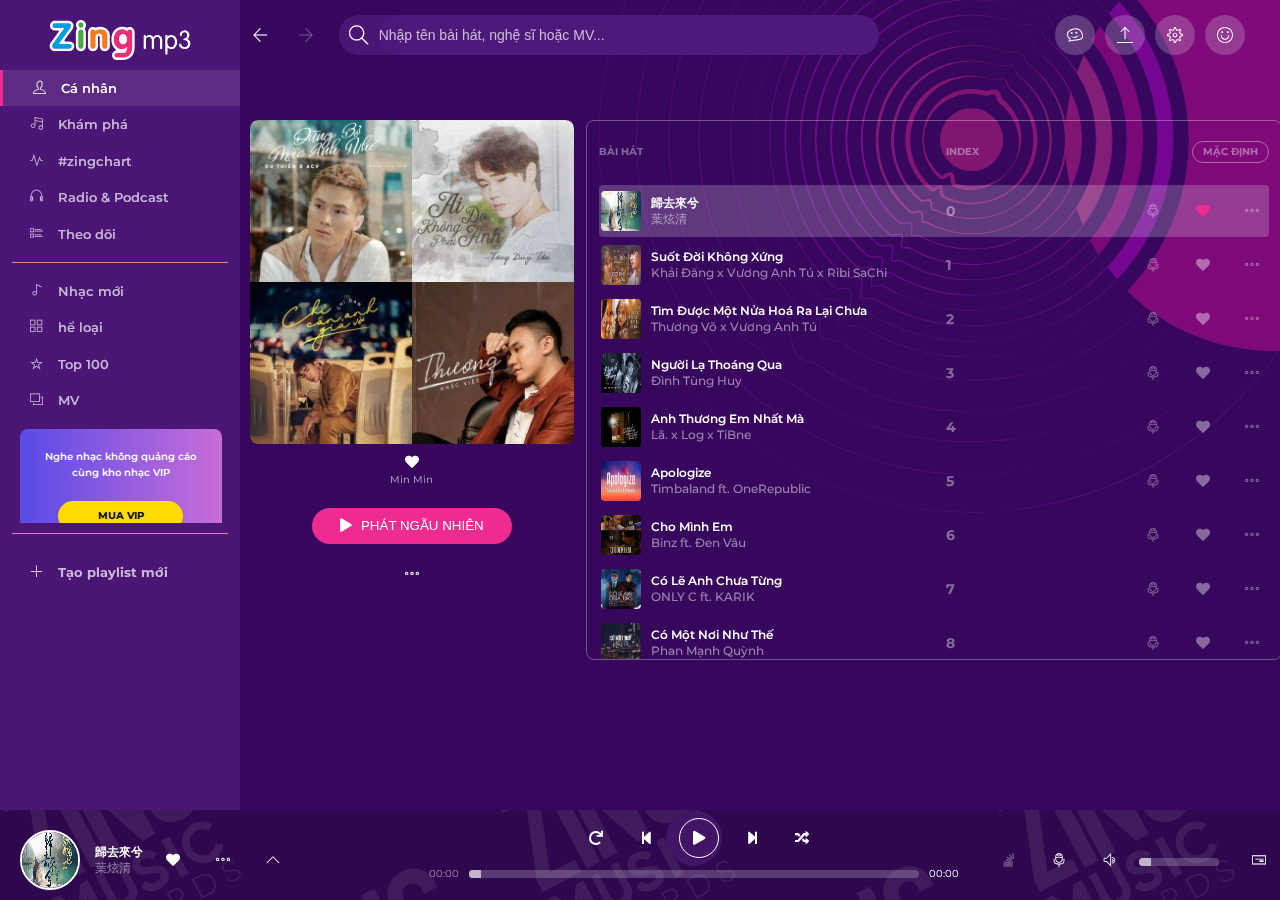
==== commit 1c66138e: "Upload" ====
--- a/mySong.html
+++ b/mySong.html
@@ -6,7 +6,7 @@
     <meta http-equiv="X-UA-Compatible" content="IE=edge">
     <meta name="viewport" content="width=device-width, initial-scale=1.0">
     <link rel="icon" type="image/png" href="https://static-zmp3.zadn.vn/skins/zmp3-v5.2/images/icon_zing_mp3_60.png">
-    <title>MP3 - YiYi</title>
+    <title>MP3 -- YiYi</title>
     <link rel="preconnect" href="https://fonts.googleapis.com">
     <link rel="preconnect" href="https://fonts.gstatic.com" crossorigin>
     <link rel="stylesheet" href="https://cdnjs.cloudflare.com/ajax/libs/font-awesome/5.15.4/css/all.min.css">
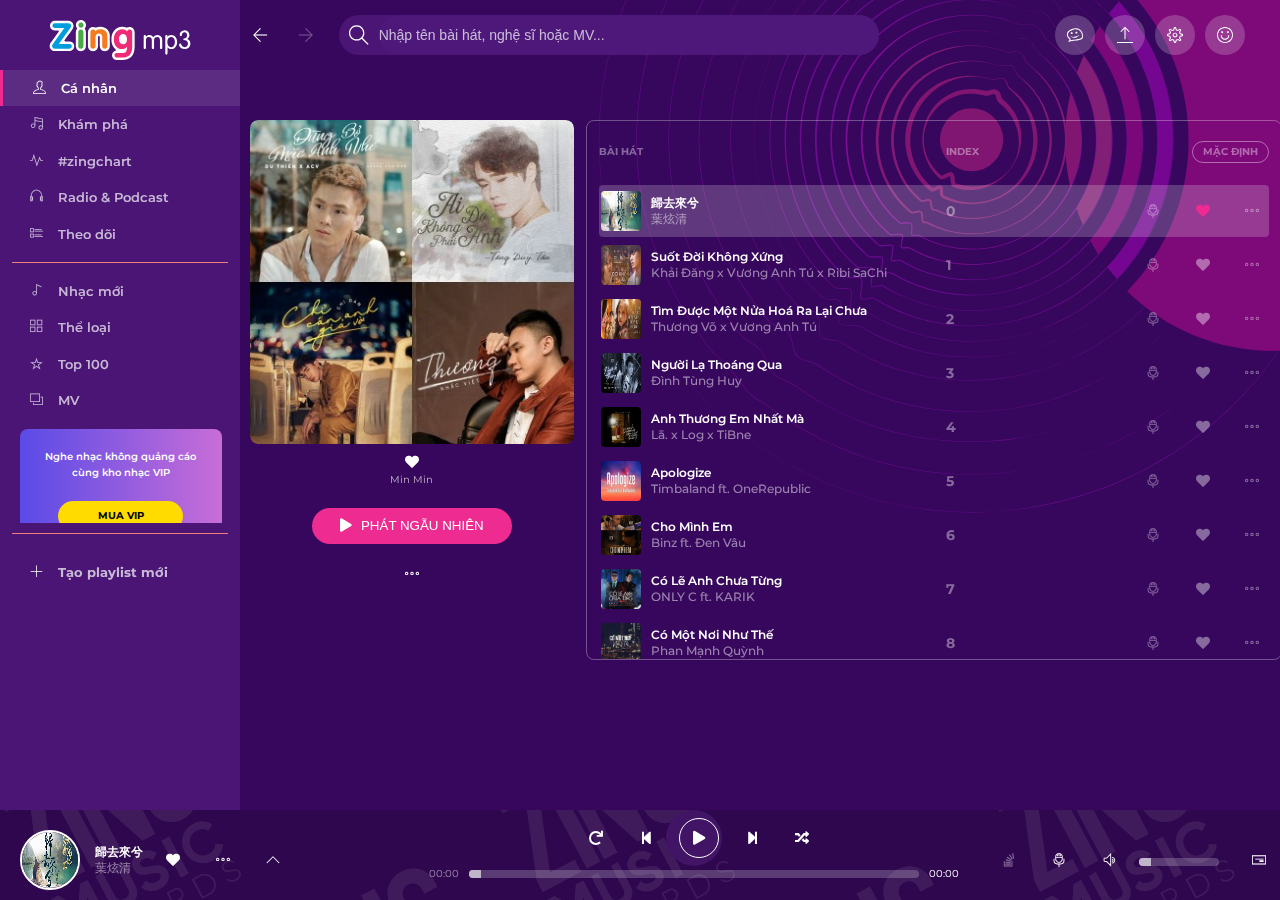
==== commit 062583ca: "Update mySong" ====
--- a/mySong.html
+++ b/mySong.html
@@ -48,7 +48,7 @@
                                 <li class="menu-element"><i class="slidebar-menu-icon ti-music"></i><a href="#">Nhạc
                                         mới</a></li>
                                 <li class="menu-element"><i class="slidebar-menu-icon ti-layout-grid2"></i><a
-                                        href="#">hể loại</a> </li>
+                                        href="#">Thể loại</a> </li>
                                 <li class="menu-element"><i class="slidebar-menu-icon ti-star"></i><a href="#">Top
                                         100</a> </li>
                                 <li class="menu-element"><i class="slidebar-menu-icon ti-layers"></i><a href="#">MV</a>
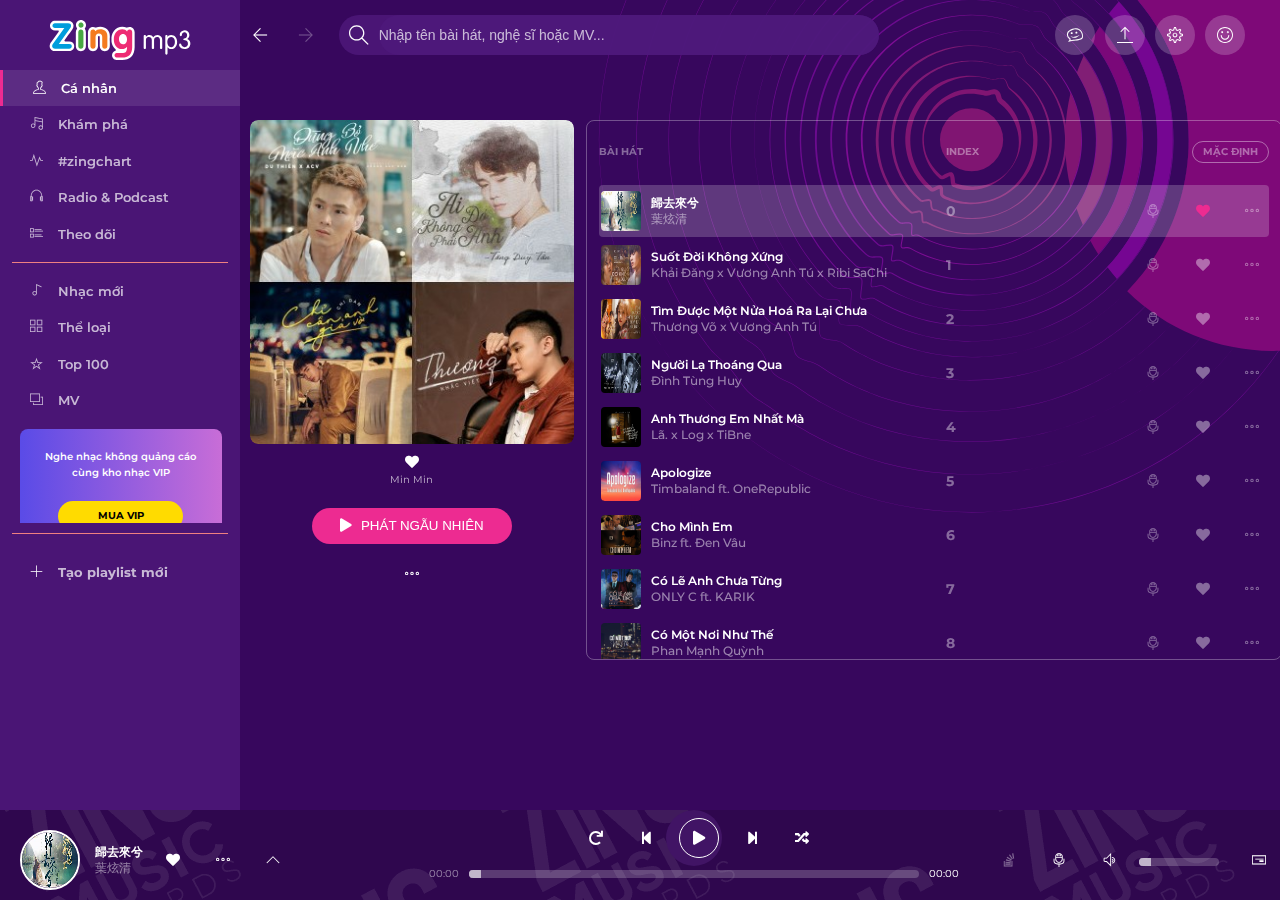
==== commit 4447c539: "Update flies" ====
--- a/mySong.html
+++ b/mySong.html
@@ -296,7 +296,7 @@
     </div>
 
     <div class="title-end">
-        <h1>Hổng có reponse Mobile ^^</h1>
+        <h1>Hổng có reponsive Mobile ^^</h1>
     </div>
 
     <script src="./assets/js/main.js"></script>
